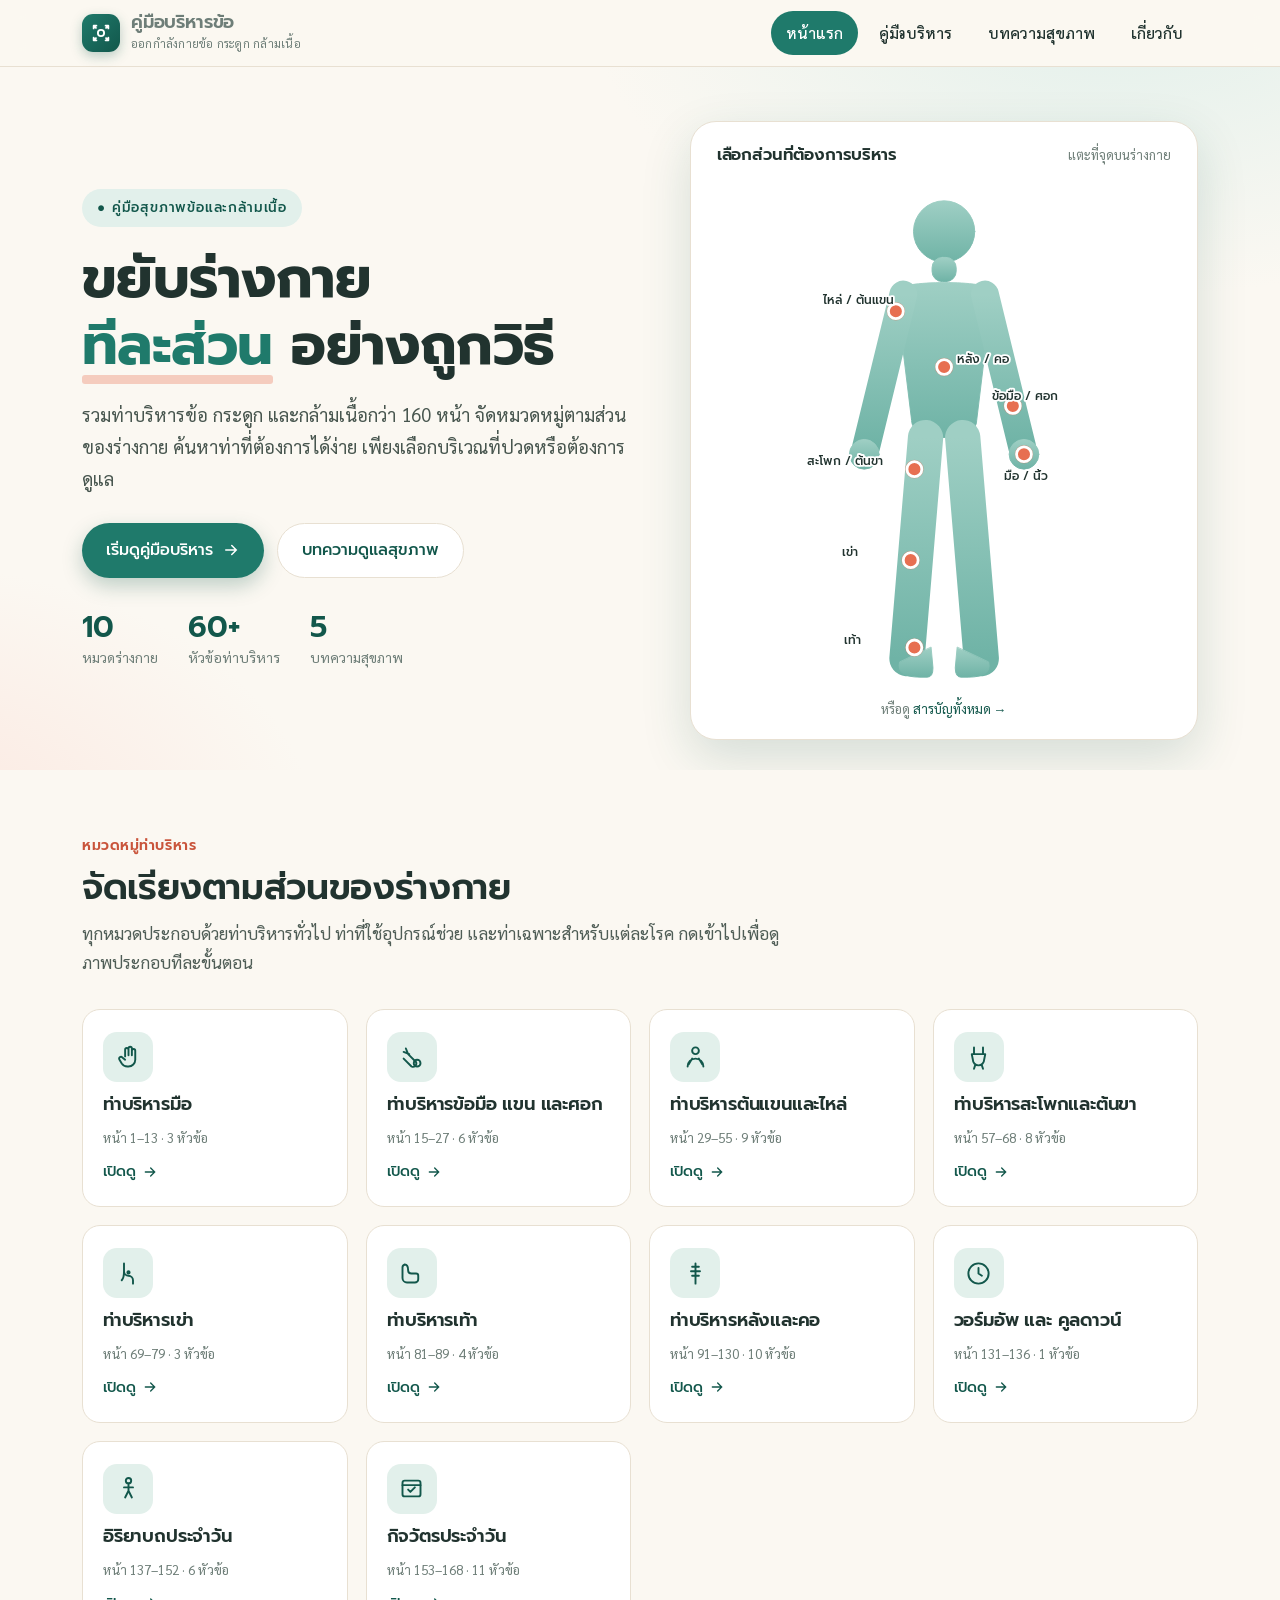
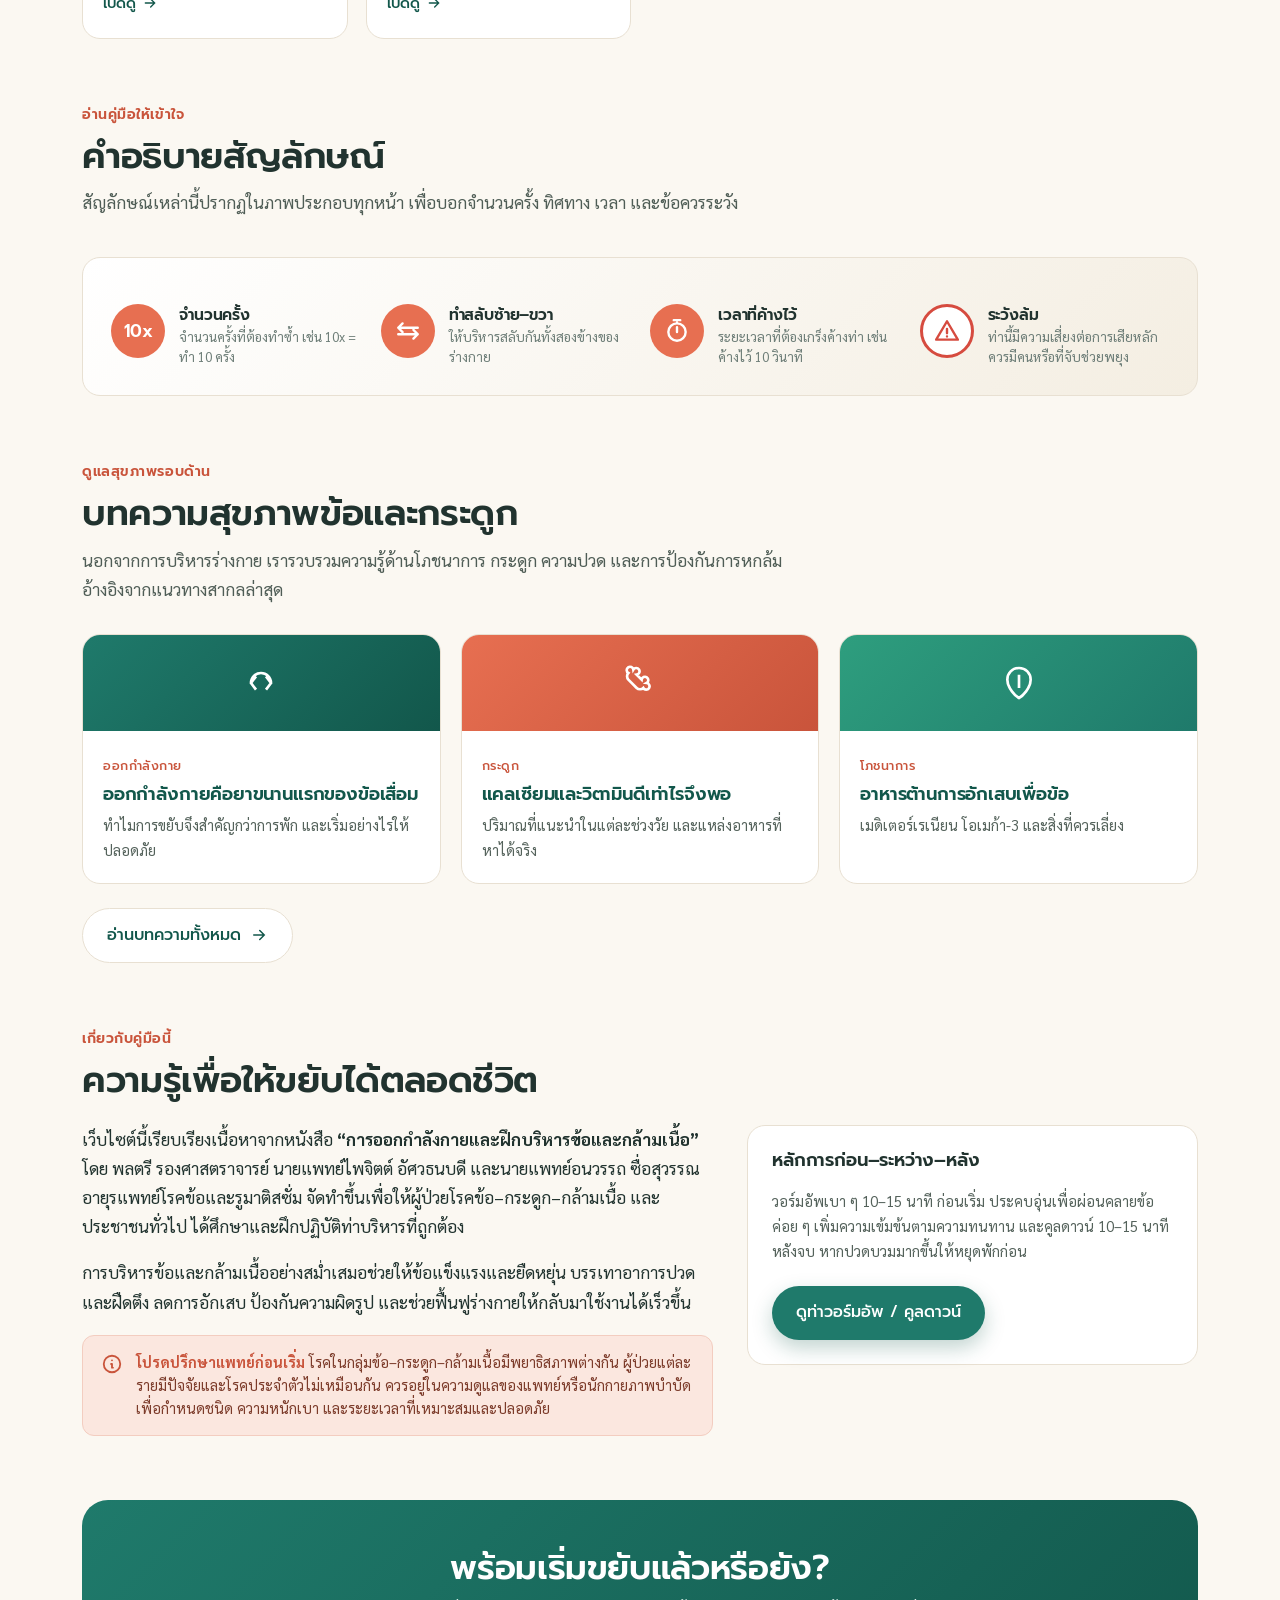
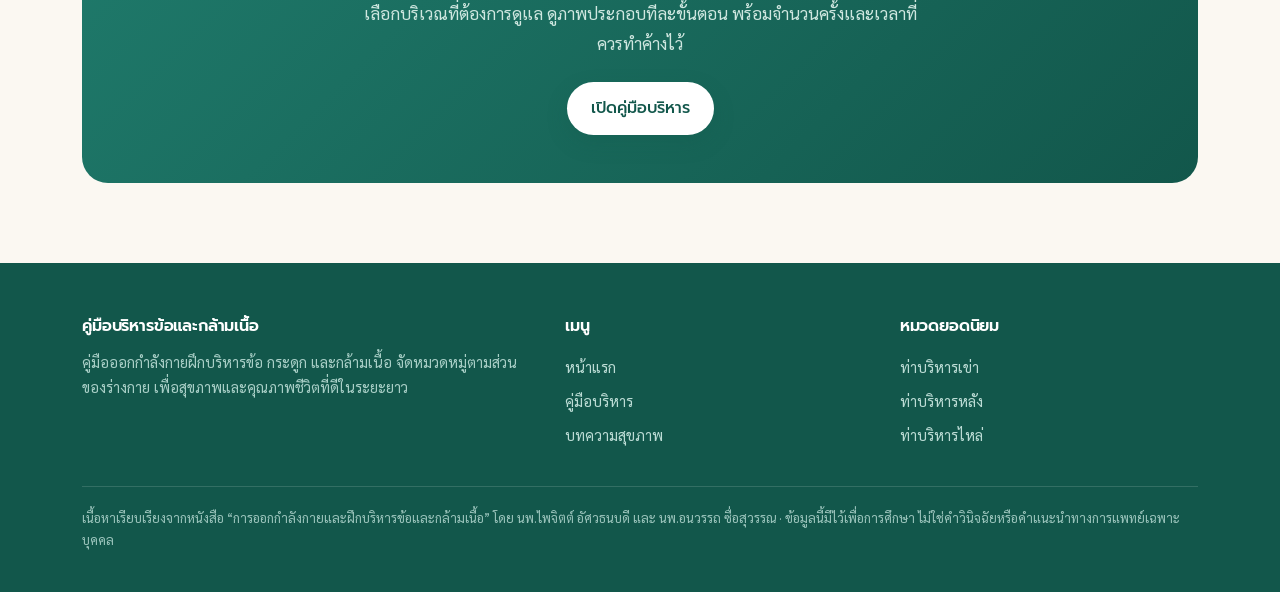
==== index.html @ 16d34d3b "Add files via upload" ====
<!DOCTYPE html>
<html lang="th">
<head>
<meta charset="UTF-8">
<meta name="viewport" content="width=device-width, initial-scale=1.0">
<title>คู่มือบริหารข้อและกล้ามเนื้อ — ออกกำลังกายฝึกบริหารข้อและกล้ามเนื้อ</title>
<meta name="description" content="คู่มือออกกำลังกายและฝึกบริหารข้อและกล้ามเนื้อ จัดหมวดหมู่ตามส่วนของร่างกาย พร้อมบทความดูแลสุขภาพข้อ กระดูก และกล้ามเนื้อ">
<link rel="preconnect" href="https://fonts.googleapis.com">
<link rel="preconnect" href="https://fonts.gstatic.com" crossorigin>
<link href="https://fonts.googleapis.com/css2?family=Prompt:wght@400;500;600;700&family=Sarabun:wght@300;400;500;600;700&display=swap" rel="stylesheet">
<link rel="stylesheet" href="style.css">
<style>
/* ===== Hero ===== */
.hero{position:relative;overflow:hidden}
.hero::before{
  content:"";position:absolute;inset:0;z-index:0;
  background:
    radial-gradient(900px 500px at 88% -10%, var(--primary-soft), transparent 60%),
    radial-gradient(700px 460px at -8% 110%, var(--accent-soft), transparent 60%);
}
.hero .wrap{position:relative;z-index:1;display:grid;grid-template-columns:1.05fr .95fr;
  gap:46px;align-items:center;padding-top:54px;padding-bottom:30px}
.eyebrow{display:inline-flex;align-items:center;gap:8px;font-family:"Prompt";font-weight:500;
  font-size:13.5px;letter-spacing:.06em;text-transform:uppercase;color:var(--primary-deep);
  background:var(--primary-soft);padding:7px 15px;border-radius:999px}
.hero h1{font-size:clamp(34px,5.2vw,56px);margin:18px 0 0;font-weight:700;color:var(--ink)}
.hero h1 .hl{color:var(--primary);position:relative;white-space:nowrap}
.hero h1 .hl::after{content:"";position:absolute;left:0;right:0;bottom:.07em;height:.16em;
  background:var(--accent);opacity:.32;border-radius:3px}
.hero .lede{font-size:18.5px;color:#48564f;margin:20px 0 28px;max-width:30em}
.hero-cta{display:flex;gap:13px;flex-wrap:wrap}
.hero-stats{display:flex;gap:30px;margin-top:34px}
.hero-stats .s b{font-family:"Prompt";font-weight:600;font-size:30px;color:var(--primary-deep);display:block;line-height:1}
.hero-stats .s span{font-size:14px;color:var(--muted)}

/* ===== Body map ===== */
.bodymap{position:relative;background:var(--surface);border:1px solid var(--line);
  border-radius:26px;box-shadow:var(--shadow-lg);padding:22px 18px 18px}
.bodymap .bm-head{display:flex;align-items:baseline;justify-content:space-between;
  flex-wrap:wrap;gap:2px 14px;padding:0 8px 6px}
.bodymap .bm-head h3{font-size:16.5px;margin:0;color:var(--ink)}
.bodymap .bm-head span{font-size:13px;color:var(--muted);white-space:nowrap}

/* ===== About grid ===== */
.about-grid{display:grid;grid-template-columns:1.4fr 1fr;gap:34px;margin-top:22px;align-items:start}
.bm-figure{display:block;width:100%;height:auto;max-height:520px;margin:0 auto}
.bm-hot{cursor:pointer}
.bm-hot circle.dot{fill:var(--accent);stroke:#fff;stroke-width:3;transition:r .18s}
.bm-hot circle.ring{fill:none;stroke:var(--accent);stroke-width:2;opacity:.45;
  transform-box:fill-box;transform-origin:center}
.bm-hot:hover circle.dot,.bm-hot:focus circle.dot{r:11}
.bm-hot:focus{outline:none}
.bm-hot:focus circle.ring{opacity:.9}
.bm-hot text{font-family:"Prompt";font-weight:500;font-size:13px;fill:var(--ink);
  paint-order:stroke;stroke:#fff;stroke-width:4px;stroke-linejoin:round}
.bm-hot:hover text{fill:var(--primary-deep)}
@media (prefers-reduced-motion:no-preference){
  .bm-hot circle.ring{animation:ringpulse 2.6s ease-out infinite}
  .bm-hot:nth-of-type(2) circle.ring{animation-delay:.3s}
  .bm-hot:nth-of-type(3) circle.ring{animation-delay:.6s}
  .bm-hot:nth-of-type(4) circle.ring{animation-delay:.9s}
  .bm-hot:nth-of-type(5) circle.ring{animation-delay:1.2s}
  .bm-hot:nth-of-type(6) circle.ring{animation-delay:1.5s}
  .bm-hot:nth-of-type(7) circle.ring{animation-delay:1.8s}
}
@keyframes ringpulse{0%{r:9;opacity:.5}70%{r:20;opacity:0}100%{r:20;opacity:0}}
.bm-foot{text-align:center;font-size:13px;color:var(--muted);margin-top:6px}

/* ===== Section heading ===== */
.section{padding:64px 0 0}
.sec-head{max-width:42em}
.sec-head .kicker{font-family:"Prompt";font-weight:600;color:var(--accent-deep);font-size:14px;
  letter-spacing:.04em;text-transform:uppercase}
.sec-head h2{font-size:clamp(26px,3.6vw,36px);margin:8px 0 10px}
.sec-head p{color:#4f5d56;font-size:17px;margin:0}

/* ===== Category grid ===== */
.cat-grid{display:grid;grid-template-columns:repeat(4,1fr);gap:18px;margin-top:32px}
.cat-card{background:var(--surface);border:1px solid var(--line);border-radius:var(--r);
  padding:22px 20px;display:flex;flex-direction:column;gap:10px;transition:transform .18s,box-shadow .2s,border-color .2s}
.cat-card:hover{transform:translateY(-4px);box-shadow:var(--shadow-lg);border-color:#cfe6df}
.cat-ic{width:50px;height:50px;border-radius:14px;background:var(--primary-soft);
  display:grid;place-items:center}
.cat-ic svg{width:27px;height:27px;stroke:var(--primary-deep);fill:none;stroke-width:1.7}
.cat-card h3{font-size:18px;margin:2px 0 0;color:var(--ink)}
.cat-card .meta{font-size:13.5px;color:var(--muted)}
.cat-card .go{margin-top:auto;font-family:"Prompt";font-weight:500;font-size:14.5px;color:var(--primary-deep);
  display:inline-flex;align-items:center;gap:6px}
.cat-card .go svg{width:16px;height:16px;transition:transform .18s}
.cat-card:hover .go svg{transform:translateX(4px)}

/* ===== Symbols ===== */
.sym-band{margin-top:40px;background:linear-gradient(135deg,#fff,var(--paper-2));
  border:1px solid var(--line);border-radius:var(--r);padding:28px}
.sym-grid{display:grid;grid-template-columns:repeat(4,1fr);gap:20px;margin-top:18px}
.sym{display:flex;gap:14px;align-items:flex-start}
.sym .ic{width:54px;height:54px;flex:0 0 auto;border-radius:50%;display:grid;place-items:center;
  background:var(--accent);color:#fff;font-family:"Prompt";font-weight:600}
.sym .ic.warn{background:#fff;border:3px solid var(--warn)}
.sym .ic svg{width:26px;height:26px}
.sym h4{margin:2px 0 2px;font-size:15.5px}
.sym p{margin:0;font-size:13.5px;color:var(--muted);line-height:1.5}

/* ===== Health teaser ===== */
.health-grid{display:grid;grid-template-columns:repeat(3,1fr);gap:20px;margin-top:30px}
.art-card{background:var(--surface);border:1px solid var(--line);border-radius:var(--r);overflow:hidden;
  display:flex;flex-direction:column;transition:transform .18s,box-shadow .2s}
.art-card:hover{transform:translateY(-4px);box-shadow:var(--shadow-lg)}
.art-top{height:96px;display:grid;place-items:center;color:#fff}
.art-top svg{width:40px;height:40px;stroke:#fff;fill:none;stroke-width:1.6}
.art-body{padding:18px 20px 20px}
.art-body .tag{font-family:"Prompt";font-size:12.5px;font-weight:500;color:var(--accent-deep);text-transform:uppercase;letter-spacing:.04em}
.art-body h3{font-size:18px;margin:6px 0 7px}
.art-body p{font-size:14.5px;color:#54625b;margin:0}

/* ===== CTA strip ===== */
.cta-strip{margin-top:64px;background:linear-gradient(135deg,var(--primary),var(--primary-deep));
  border-radius:26px;padding:48px;color:#eaf5f1;text-align:center;position:relative;overflow:hidden}
.cta-strip h2{color:#fff;font-size:clamp(24px,3.4vw,34px);margin:0 0 10px}
.cta-strip p{max-width:34em;margin:0 auto 24px;color:#cfe7e0;font-size:17px}
.cta-strip .btn-primary{background:#fff;color:var(--primary-deep)}
.cta-strip .btn-primary:hover{background:var(--accent);color:#fff}

@media (max-width:980px){
  .hero .wrap{grid-template-columns:1fr;gap:30px}
  .bodymap{max-width:440px;margin:0 auto}
  .cat-grid{grid-template-columns:repeat(2,1fr)}
  .sym-grid{grid-template-columns:repeat(2,1fr)}
  .health-grid{grid-template-columns:1fr}
  .about-grid{grid-template-columns:1fr;gap:24px}
}
@media (max-width:560px){
  .section{padding:48px 0 0}
  .cat-grid{grid-template-columns:1fr}
  .sym-grid{grid-template-columns:1fr;gap:14px}
  .sym-band{padding:22px 18px}
  .hero-stats{gap:18px;flex-wrap:wrap}
  .hero .lede{font-size:17px}
  .cta-strip{padding:34px 22px;margin-top:48px}
  .bodymap{padding:18px 14px 14px}
  .bodymap .bm-head{flex-direction:column;gap:1px;align-items:flex-start}
  .bodymap .bm-head span{white-space:normal}
  .bm-hot text{font-size:14px}
}
</style>
</head>
<body>

<header class="site-header">
  <div class="wrap nav">
    <a class="brand" href="index.html">
      <span class="mark"><svg viewBox="0 0 24 24" fill="none" stroke="#fff" stroke-width="2" stroke-linecap="round" stroke-linejoin="round"><path d="M6.5 6.5 4 4M4 4v3M4 4h3"/><path d="M17.5 6.5 20 4M20 4v3M20 4h-3"/><path d="M6.5 17.5 4 20M4 20v-3M4 20h3"/><path d="M17.5 17.5 20 20M20 20v-3M20 20h-3"/><circle cx="12" cy="12" r="3.4"/></svg></span>
      <span><b>คู่มือบริหารข้อ</b><span>ออกกำลังกายข้อ กระดูก กล้ามเนื้อ</span></span>
    </a>
    <nav class="nav-links" id="navlinks">
      <a href="index.html" class="active">หน้าแรก</a>
      <a href="guide.html">คู่มือบริหาร</a>
      <a href="health.html">บทความสุขภาพ</a>
      <a href="#about">เกี่ยวกับ</a>
    </nav>
    <button class="nav-toggle" id="navtoggle" aria-label="เปิดเมนู">
      <svg viewBox="0 0 24 24" fill="none" stroke-width="2" stroke-linecap="round"><path d="M4 7h16M4 12h16M4 17h16"/></svg>
    </button>
  </div>
</header>

<!-- ===== HERO ===== -->
<section class="hero">
  <div class="wrap">
    <div class="hero-copy">
      <span class="eyebrow">● คู่มือสุขภาพข้อและกล้ามเนื้อ</span>
      <h1>ขยับร่างกาย<br><span class="hl">ทีละส่วน</span> อย่างถูกวิธี</h1>
      <p class="lede">รวมท่าบริหารข้อ กระดูก และกล้ามเนื้อกว่า 160 หน้า จัดหมวดหมู่ตามส่วนของร่างกาย ค้นหาท่าที่ต้องการได้ง่าย เพียงเลือกบริเวณที่ปวดหรือต้องการดูแล</p>
      <div class="hero-cta">
        <a class="btn btn-primary" href="guide.html">เริ่มดูคู่มือบริหาร
          <svg viewBox="0 0 24 24" fill="none" stroke="currentColor" stroke-width="2" stroke-linecap="round"><path d="M5 12h14M13 6l6 6-6 6"/></svg></a>
        <a class="btn btn-ghost" href="health.html">บทความดูแลสุขภาพ</a>
      </div>
      <div class="hero-stats">
        <div class="s"><b>10</b><span>หมวดร่างกาย</span></div>
        <div class="s"><b>60+</b><span>หัวข้อท่าบริหาร</span></div>
        <div class="s"><b>5</b><span>บทความสุขภาพ</span></div>
      </div>
    </div>

    <!-- Body map signature -->
    <div class="bodymap">
      <div class="bm-head"><h3>เลือกส่วนที่ต้องการบริหาร</h3><span>แตะที่จุดบนร่างกาย</span></div>
      <svg class="bm-figure" viewBox="0 0 340 560" role="group" aria-label="แผนที่ร่างกาย เลือกส่วนที่ต้องการบริหาร" xmlns="http://www.w3.org/2000/svg" xmlns:xlink="http://www.w3.org/1999/xlink">
        <defs>
          <linearGradient id="bodyg" x1="0" y1="0" x2="0" y2="1">
            <stop offset="0" stop-color="#9FCFC4"/><stop offset="1" stop-color="#6FB3A6"/>
          </linearGradient>
        </defs>
        <!-- silhouette -->
        <g fill="url(#bodyg)" stroke="url(#bodyg)" stroke-linecap="round" stroke-linejoin="round">
          <circle cx="170" cy="64" r="33"/>
          <rect x="157" y="92" width="26" height="26" rx="11"/>
          <path d="M118 128 C118 116 222 116 222 128 L205 268 C205 292 135 292 135 268 Z"/>
          <path d="M126 132 L86 296" stroke-width="30"/>
          <path d="M214 132 L254 296" stroke-width="30"/>
          <circle cx="84" cy="304" r="16"/><circle cx="256" cy="304" r="16"/>
          <path d="M150 286 L130 524" stroke-width="38"/>
          <path d="M190 286 L210 524" stroke-width="38"/>
          <path d="M122 528 q-4 16 22 16 l8 0 q6 0 6 -10 l-2 -22 Z"/>
          <path d="M218 528 q4 16 -22 16 l-8 0 q-6 0 -6 -10 l2 -22 Z"/>
        </g>

        <!-- hotspots (svg <a> for navigation) -->
        <a class="bm-hot" xlink:href="guide.html#shoulder" aria-label="ต้นแขนและไหล่">
          <circle class="ring" cx="118" cy="150" r="9"/><circle class="dot" cx="118" cy="150" r="8"/>
          <text x="40" y="142">ไหล่ / ต้นแขน</text>
        </a>
        <a class="bm-hot" xlink:href="guide.html#back" aria-label="หลังและคอ">
          <circle class="ring" cx="170" cy="210" r="9"/><circle class="dot" cx="170" cy="210" r="8"/>
          <text x="184" y="206">หลัง / คอ</text>
        </a>
        <a class="bm-hot" xlink:href="guide.html#arm" aria-label="ข้อมือ แขน และศอก">
          <circle class="ring" cx="244" cy="252" r="9"/><circle class="dot" cx="244" cy="252" r="8"/>
          <text x="222" y="246">ข้อมือ / ศอก</text>
        </a>
        <a class="bm-hot" xlink:href="guide.html#hand" aria-label="มือและนิ้ว">
          <circle class="ring" cx="256" cy="304" r="9"/><circle class="dot" cx="256" cy="304" r="8"/>
          <text x="234" y="332">มือ / นิ้ว</text>
        </a>
        <a class="bm-hot" xlink:href="guide.html#hip" aria-label="สะโพกและต้นขา">
          <circle class="ring" cx="138" cy="320" r="9"/><circle class="dot" cx="138" cy="320" r="8"/>
          <text x="22" y="316">สะโพก / ต้นขา</text>
        </a>
        <a class="bm-hot" xlink:href="guide.html#knee" aria-label="เข่า">
          <circle class="ring" cx="134" cy="418" r="9"/><circle class="dot" cx="134" cy="418" r="8"/>
          <text x="60" y="414">เข่า</text>
        </a>
        <a class="bm-hot" xlink:href="guide.html#foot" aria-label="เท้า">
          <circle class="ring" cx="138" cy="512" r="9"/><circle class="dot" cx="138" cy="512" r="8"/>
          <text x="62" y="508">เท้า</text>
        </a>
      </svg>
      <div class="bm-foot">หรือดู <a href="guide.html">สารบัญทั้งหมด →</a></div>
    </div>
  </div>
</section>

<!-- ===== CATEGORIES ===== -->
<section class="section" id="categories">
  <div class="wrap">
    <div class="sec-head">
      <div class="kicker">หมวดหมู่ท่าบริหาร</div>
      <h2>จัดเรียงตามส่วนของร่างกาย</h2>
      <p>ทุกหมวดประกอบด้วยท่าบริหารทั่วไป ท่าที่ใช้อุปกรณ์ช่วย และท่าเฉพาะสำหรับแต่ละโรค กดเข้าไปเพื่อดูภาพประกอบทีละขั้นตอน</p>
    </div>
    <div class="cat-grid" id="catgrid"><!-- injected by JS --></div>
  </div>
</section>

<!-- ===== SYMBOLS ===== -->
<section class="section" id="symbols">
  <div class="wrap">
    <div class="sec-head">
      <div class="kicker">อ่านคู่มือให้เข้าใจ</div>
      <h2>คำอธิบายสัญลักษณ์</h2>
      <p>สัญลักษณ์เหล่านี้ปรากฏในภาพประกอบทุกหน้า เพื่อบอกจำนวนครั้ง ทิศทาง เวลา และข้อควรระวัง</p>
    </div>
    <div class="sym-band">
      <div class="sym-grid">
        <div class="sym"><div class="ic">10x</div><div><h4>จำนวนครั้ง</h4><p>จำนวนครั้งที่ต้องทำซ้ำ เช่น 10x = ทำ 10 ครั้ง</p></div></div>
        <div class="sym"><div class="ic"><svg viewBox="0 0 24 24" fill="none" stroke="#fff" stroke-width="2.2" stroke-linecap="round" stroke-linejoin="round"><path d="M3 9l4-4M3 9l4 4M3 9h18M21 15l-4-4M21 15l-4 4M21 15H3"/></svg></div><div><h4>ทำสลับซ้าย–ขวา</h4><p>ให้บริหารสลับกันทั้งสองข้างของร่างกาย</p></div></div>
        <div class="sym"><div class="ic"><svg viewBox="0 0 24 24" fill="none" stroke="#fff" stroke-width="2.2" stroke-linecap="round" stroke-linejoin="round"><circle cx="12" cy="13" r="8"/><path d="M12 13V8.5M12 4h0M9 2h6"/></svg></div><div><h4>เวลาที่ค้างไว้</h4><p>ระยะเวลาที่ต้องเกร็งค้างท่า เช่น ค้างไว้ 10 วินาที</p></div></div>
        <div class="sym"><div class="ic warn"><svg viewBox="0 0 24 24" fill="none" stroke="#D64B3F" stroke-width="2.2" stroke-linecap="round" stroke-linejoin="round"><path d="M12 3 2 20h20L12 3Z"/><path d="M12 10v4M12 17h0"/></svg></div><div><h4>ระวังล้ม</h4><p>ท่านี้มีความเสี่ยงต่อการเสียหลัก ควรมีคนหรือที่จับช่วยพยุง</p></div></div>
      </div>
    </div>
  </div>
</section>

<!-- ===== HEALTH TEASER ===== -->
<section class="section" id="health">
  <div class="wrap">
    <div class="sec-head">
      <div class="kicker">ดูแลสุขภาพรอบด้าน</div>
      <h2>บทความสุขภาพข้อและกระดูก</h2>
      <p>นอกจากการบริหารร่างกาย เรารวบรวมความรู้ด้านโภชนาการ กระดูก ความปวด และการป้องกันการหกล้ม อ้างอิงจากแนวทางสากลล่าสุด</p>
    </div>
    <div class="health-grid">
      <a class="art-card" href="health.html#oa-exercise">
        <div class="art-top" style="background:linear-gradient(135deg,#1F7A6B,#12574B)"><svg viewBox="0 0 24 24"><path d="M6 12a6 6 0 0 1 12 0M9 8l-3 4 3 4M15 8l3 4-3 4"/></svg></div>
        <div class="art-body"><span class="tag">ออกกำลังกาย</span><h3>ออกกำลังกายคือยาขนานแรกของข้อเสื่อม</h3><p>ทำไมการขยับจึงสำคัญกว่าการพัก และเริ่มอย่างไรให้ปลอดภัย</p></div>
      </a>
      <a class="art-card" href="health.html#bone">
        <div class="art-top" style="background:linear-gradient(135deg,#E76F51,#C9543B)"><svg viewBox="0 0 24 24"><path d="M8 4a2 2 0 1 0-3 2c-1 1-1 3 0 4l5 5c1 1 3 1 4 0a2 2 0 1 0 2-3 2 2 0 1 0-3-2l-3-3a2 2 0 1 0-2-3Z"/></svg></div>
        <div class="art-body"><span class="tag">กระดูก</span><h3>แคลเซียมและวิตามินดีเท่าไรจึงพอ</h3><p>ปริมาณที่แนะนำในแต่ละช่วงวัย และแหล่งอาหารที่หาได้จริง</p></div>
      </a>
      <a class="art-card" href="health.html#diet">
        <div class="art-top" style="background:linear-gradient(135deg,#2E9E7E,#1F7A6B)"><svg viewBox="0 0 24 24"><path d="M12 3c4 0 7 3 7 7 0 5-5 10-7 11-2-1-7-6-7-11 0-4 3-7 7-7Z"/><path d="M12 7v8"/></svg></div>
        <div class="art-body"><span class="tag">โภชนาการ</span><h3>อาหารต้านการอักเสบเพื่อข้อ</h3><p>เมดิเตอร์เรเนียน โอเมก้า-3 และสิ่งที่ควรเลี่ยง</p></div>
      </a>
    </div>
    <div style="margin-top:24px"><a class="btn btn-ghost" href="health.html">อ่านบทความทั้งหมด
      <svg viewBox="0 0 24 24" fill="none" stroke="currentColor" stroke-width="2" stroke-linecap="round"><path d="M5 12h14M13 6l6 6-6 6"/></svg></a></div>
  </div>
</section>

<!-- ===== ABOUT ===== -->
<section class="section" id="about">
  <div class="wrap">
    <div class="sec-head">
      <div class="kicker">เกี่ยวกับคู่มือนี้</div>
      <h2>ความรู้เพื่อให้ขยับได้ตลอดชีวิต</h2>
    </div>
    <div class="about-grid">
      <div>
        <p style="margin-top:0">เว็บไซต์นี้เรียบเรียงเนื้อหาจากหนังสือ <b>“การออกกำลังกายและฝึกบริหารข้อและกล้ามเนื้อ”</b> โดย พลตรี รองศาสตราจารย์ นายแพทย์ไพจิตต์ อัศวธนบดี และนายแพทย์อนวรรถ ซื่อสุวรรณ อายุรแพทย์โรคข้อและรูมาติสซั่ม จัดทำขึ้นเพื่อให้ผู้ป่วยโรคข้อ–กระดูก–กล้ามเนื้อ และประชาชนทั่วไป ได้ศึกษาและฝึกปฏิบัติท่าบริหารที่ถูกต้อง</p>
        <p>การบริหารข้อและกล้ามเนื้ออย่างสม่ำเสมอช่วยให้ข้อแข็งแรงและยืดหยุ่น บรรเทาอาการปวดและฝืดตึง ลดการอักเสบ ป้องกันความผิดรูป และช่วยฟื้นฟูร่างกายให้กลับมาใช้งานได้เร็วขึ้น</p>
        <div class="med-note" style="margin-top:18px">
          <svg viewBox="0 0 24 24" fill="none" stroke-width="2" stroke-linecap="round" stroke-linejoin="round"><circle cx="12" cy="12" r="9"/><path d="M12 8h0M11 12h1v4h1"/></svg>
          <div><b>โปรดปรึกษาแพทย์ก่อนเริ่ม</b> โรคในกลุ่มข้อ–กระดูก–กล้ามเนื้อมีพยาธิสภาพต่างกัน ผู้ป่วยแต่ละรายมีปัจจัยและโรคประจำตัวไม่เหมือนกัน ควรอยู่ในความดูแลของแพทย์หรือนักกายภาพบำบัดเพื่อกำหนดชนิด ความหนักเบา และระยะเวลาที่เหมาะสมและปลอดภัย</div>
        </div>
      </div>
      <div style="background:var(--surface);border:1px solid var(--line);border-radius:var(--r);padding:24px">
        <h3 style="margin-top:0;font-size:18px">หลักการก่อน–ระหว่าง–หลัง</h3>
        <p style="font-size:14.5px;color:#54625b">วอร์มอัพเบา ๆ 10–15 นาที ก่อนเริ่ม ประคบอุ่นเพื่อผ่อนคลายข้อ ค่อย ๆ เพิ่มความเข้มข้นตามความทนทาน และคูลดาวน์ 10–15 นาที หลังจบ หากปวดบวมมากขึ้นให้หยุดพักก่อน</p>
        <a class="btn btn-primary" style="margin-top:8px" href="guide.html#warmup">ดูท่าวอร์มอัพ / คูลดาวน์</a>
      </div>
    </div>
  </div>
</section>

<!-- ===== CTA ===== -->
<section class="wrap">
  <div class="cta-strip">
    <h2>พร้อมเริ่มขยับแล้วหรือยัง?</h2>
    <p>เลือกบริเวณที่ต้องการดูแล ดูภาพประกอบทีละขั้นตอน พร้อมจำนวนครั้งและเวลาที่ควรทำค้างไว้</p>
    <a class="btn btn-primary" href="guide.html">เปิดคู่มือบริหาร</a>
  </div>
</section>

<footer class="site-footer" id="footer">
  <div class="wrap">
    <div class="foot-grid">
      <div>
        <h4>คู่มือบริหารข้อและกล้ามเนื้อ</h4>
        <p>คู่มือออกกำลังกายฝึกบริหารข้อ กระดูก และกล้ามเนื้อ จัดหมวดหมู่ตามส่วนของร่างกาย เพื่อสุขภาพและคุณภาพชีวิตที่ดีในระยะยาว</p>
      </div>
      <div>
        <h4>เมนู</h4>
        <a href="index.html">หน้าแรก</a>
        <a href="guide.html">คู่มือบริหาร</a>
        <a href="health.html">บทความสุขภาพ</a>
      </div>
      <div>
        <h4>หมวดยอดนิยม</h4>
        <a href="guide.html#knee">ท่าบริหารเข่า</a>
        <a href="guide.html#back">ท่าบริหารหลัง</a>
        <a href="guide.html#shoulder">ท่าบริหารไหล่</a>
      </div>
    </div>
    <div class="foot-note">เนื้อหาเรียบเรียงจากหนังสือ “การออกกำลังกายและฝึกบริหารข้อและกล้ามเนื้อ” โดย นพ.ไพจิตต์ อัศวธนบดี และ นพ.อนวรรถ ซื่อสุวรรณ · ข้อมูลนี้มีไว้เพื่อการศึกษา ไม่ใช่คำวินิจฉัยหรือคำแนะนำทางการแพทย์เฉพาะบุคคล</div>
  </div>
</footer>

<script src="data.js"></script>
<script>
// mobile nav
const tog=document.getElementById('navtoggle'),lnk=document.getElementById('navlinks');
tog.addEventListener('click',()=>lnk.classList.toggle('open'));

// build category cards from shared data
const ICONS={
 hand:'<path d="M9 11V5a1.5 1.5 0 0 1 3 0v5M12 10V4a1.5 1.5 0 0 1 3 0v6M15 10V6a1.5 1.5 0 0 1 3 0v8a6 6 0 0 1-6 6h-1a6 6 0 0 1-5-2.7L4 14a1.6 1.6 0 0 1 2.5-2L9 14"/>',
 arm:'<path d="M7 4l2 5M5 7l5 2M9 9l7 7a3 3 0 0 1-4 4l-7-7"/><circle cx="17" cy="17" r="3"/>',
 shoulder:'<circle cx="12" cy="6" r="3"/><path d="M5 20c0-4 3-7 7-7s7 3 7 7M9 13l-3 5M15 13l3 5"/>',
 hip:'<path d="M8 3v6M16 3v6M6 9h12l-1 5a5 5 0 0 1-10 0L6 9ZM9 19l-1 3M15 19l1 3"/>',
 knee:'<path d="M8 3v7a4 4 0 0 0 4 4 4 4 0 0 1 4 4v3M8 10c0 3 0 6-2 8"/><circle cx="12" cy="11" r="1"/>',
 foot:'<path d="M6 4c2 0 3 2 3 5 0 2 1 3 3 3h4a2 2 0 0 1 2 2v3a3 3 0 0 1-3 3H8a4 4 0 0 1-4-4V7a3 3 0 0 1 2-3Z"/>',
 back:'<path d="M12 3v18M9 6h6M8 10h8M9 14h6"/>',
 warmup:'<circle cx="12" cy="12" r="9"/><path d="M12 7v5l3 2"/>',
 posture:'<circle cx="12" cy="5" r="2.4"/><path d="M12 8v6M8 11h8M9 20l3-6 3 6"/>',
 daily:'<rect x="4" y="5" width="16" height="14" rx="2"/><path d="M4 9h16M9 13l2 2 4-4"/>'
};
const grid=document.getElementById('catgrid');
if(window.GUIDE_DATA){
  GUIDE_DATA.filter(s=>s.id!=='intro').forEach(s=>{
    const n=s.groups.reduce((a,g)=>a+g.title?1:0,0);
    const a=document.createElement('a');
    a.className='cat-card';a.href='guide.html#'+s.id;
    a.innerHTML=`<div class="cat-ic"><svg viewBox="0 0 24 24" fill="none" stroke-linecap="round" stroke-linejoin="round">${ICONS[s.id]||ICONS.warmup}</svg></div>
      <h3>${s.title}</h3>
      <div class="meta">${s.range} · ${s.groups.length} หัวข้อ</div>
      <span class="go">เปิดดู <svg viewBox="0 0 24 24" fill="none" stroke="currentColor" stroke-width="2" stroke-linecap="round"><path d="M5 12h14M13 6l6 6-6 6"/></svg></span>`;
    grid.appendChild(a);
  });
}
</script>
</body>
</html>
---- style.css ----
/* ============================================================
   คู่มือบริหารข้อและกล้ามเนื้อ — Shared styles
   Palette: healing teal-green + coral (echoing the booklet's
   illustrations) on warm paper. Type: Prompt + Sarabun.
   ============================================================ */

:root{
  --paper:#FBF8F2;
  --paper-2:#F4EEE2;
  --surface:#FFFFFF;
  --ink:#21332F;
  --muted:#6E7E78;
  --primary:#1F7A6B;
  --primary-deep:#12574B;
  --primary-soft:#E2F0EB;
  --accent:#E76F51;
  --accent-deep:#C9543B;
  --accent-soft:#FBE7DF;
  --line:#E8E0D2;
  --warn:#D64B3F;
  --shadow:0 1px 2px rgba(33,51,47,.04), 0 8px 28px rgba(33,51,47,.07);
  --shadow-lg:0 18px 50px rgba(18,87,75,.16);
  --r:18px;
  --r-sm:12px;
  --maxw:1160px;
  --header-h:66px;
}

*{box-sizing:border-box}
html{scroll-behavior:smooth}
:target{scroll-margin-top:84px}
body{
  margin:0;
  font-family:"Sarabun",system-ui,-apple-system,sans-serif;
  color:var(--ink);
  background:var(--paper);
  font-size:17px;
  line-height:1.72;
  -webkit-font-smoothing:antialiased;
  text-rendering:optimizeLegibility;
}
h1,h2,h3,h4,.display{font-family:"Prompt","Sarabun",sans-serif;font-weight:600;line-height:1.2;letter-spacing:-.01em}
a{color:var(--primary-deep);text-decoration:none}
img{max-width:100%;display:block}
.wrap{max-width:var(--maxw);margin:0 auto;padding:0 22px}

/* ---------- Header / nav ---------- */
.site-header{
  position:sticky;top:0;z-index:50;
  background:rgba(251,248,242,.86);
  backdrop-filter:saturate(150%) blur(12px);
  border-bottom:1px solid var(--line);
}
.nav{display:flex;align-items:center;gap:18px;height:var(--header-h)}
.brand{display:flex;align-items:center;gap:11px;margin-right:auto;color:var(--ink)}
.brand .mark{
  width:38px;height:38px;border-radius:11px;flex:0 0 auto;
  background:linear-gradient(135deg,var(--primary),var(--primary-deep));
  display:grid;place-items:center;box-shadow:0 4px 12px rgba(18,87,75,.28)
}
.brand .mark svg{width:22px;height:22px}
.brand b{font-family:"Prompt";font-weight:600;font-size:18px;letter-spacing:-.01em;line-height:1.05}
.brand span{display:block;font-size:11.5px;color:var(--muted);font-weight:400;letter-spacing:.02em}
.nav-links{display:flex;align-items:center;gap:6px}
.nav-links a{
  padding:9px 15px;border-radius:999px;color:var(--ink);font-size:15.5px;font-weight:500;
  transition:background .18s,color .18s
}
.nav-links a:hover{background:var(--primary-soft);color:var(--primary-deep)}
.nav-links a.active{background:var(--primary);color:#fff}
.nav-toggle{display:none;border:1px solid var(--line);background:var(--surface);border-radius:10px;
  width:42px;height:42px;cursor:pointer;align-items:center;justify-content:center}
.nav-toggle svg{width:22px;height:22px;stroke:var(--ink)}

/* ---------- Buttons ---------- */
.btn{
  display:inline-flex;align-items:center;gap:9px;cursor:pointer;border:none;
  font-family:"Prompt";font-weight:500;font-size:16px;
  padding:13px 24px;border-radius:999px;transition:transform .15s,box-shadow .2s,background .2s
}
.btn-primary{background:var(--primary);color:#fff;box-shadow:0 8px 20px rgba(18,87,75,.26)}
.btn-primary:hover{background:var(--primary-deep);transform:translateY(-2px)}
.btn-ghost{background:var(--surface);color:var(--primary-deep);border:1px solid var(--line)}
.btn-ghost:hover{border-color:var(--primary);background:var(--primary-soft)}
.btn svg{width:18px;height:18px}

/* ---------- Footer ---------- */
.site-footer{margin-top:80px;background:var(--primary-deep);color:#d9ebe6}
.site-footer .wrap{padding-top:54px;padding-bottom:40px}
.foot-grid{display:grid;grid-template-columns:1.5fr 1fr 1fr;gap:36px}
.site-footer h4{color:#fff;font-size:16px;margin:0 0 14px}
.site-footer a{color:#bcdcd5;display:block;padding:4px 0;font-size:15px}
.site-footer a:hover{color:#fff}
.site-footer p{font-size:14.5px;color:#a9cfc7;margin:.4em 0}
.foot-note{border-top:1px solid rgba(255,255,255,.14);margin-top:34px;padding-top:20px;font-size:13px;color:#9bc4bc}

/* ---------- Disclaimer banner ---------- */
.med-note{
  display:flex;gap:13px;align-items:flex-start;
  background:var(--accent-soft);border:1px solid #f3cdc0;border-radius:var(--r-sm);
  padding:15px 18px;color:#7c3b2a;font-size:14.5px;line-height:1.6
}
.med-note svg{flex:0 0 auto;width:22px;height:22px;stroke:var(--accent-deep);margin-top:2px}
.med-note b{color:var(--accent-deep)}

@media (max-width:880px){
  .nav-links{
    position:absolute;top:var(--header-h);left:0;right:0;
    flex-direction:column;align-items:stretch;gap:2px;
    background:var(--paper);border-bottom:1px solid var(--line);
    padding:12px 16px 18px;display:none;box-shadow:var(--shadow)
  }
  .nav-links.open{display:flex}
  .nav-links a{padding:13px 14px}
  .nav-toggle{display:flex}
  .foot-grid{grid-template-columns:1fr;gap:26px}
}

@media (prefers-reduced-motion:reduce){
  *{animation:none!important;transition:none!important;scroll-behavior:auto!important}
}
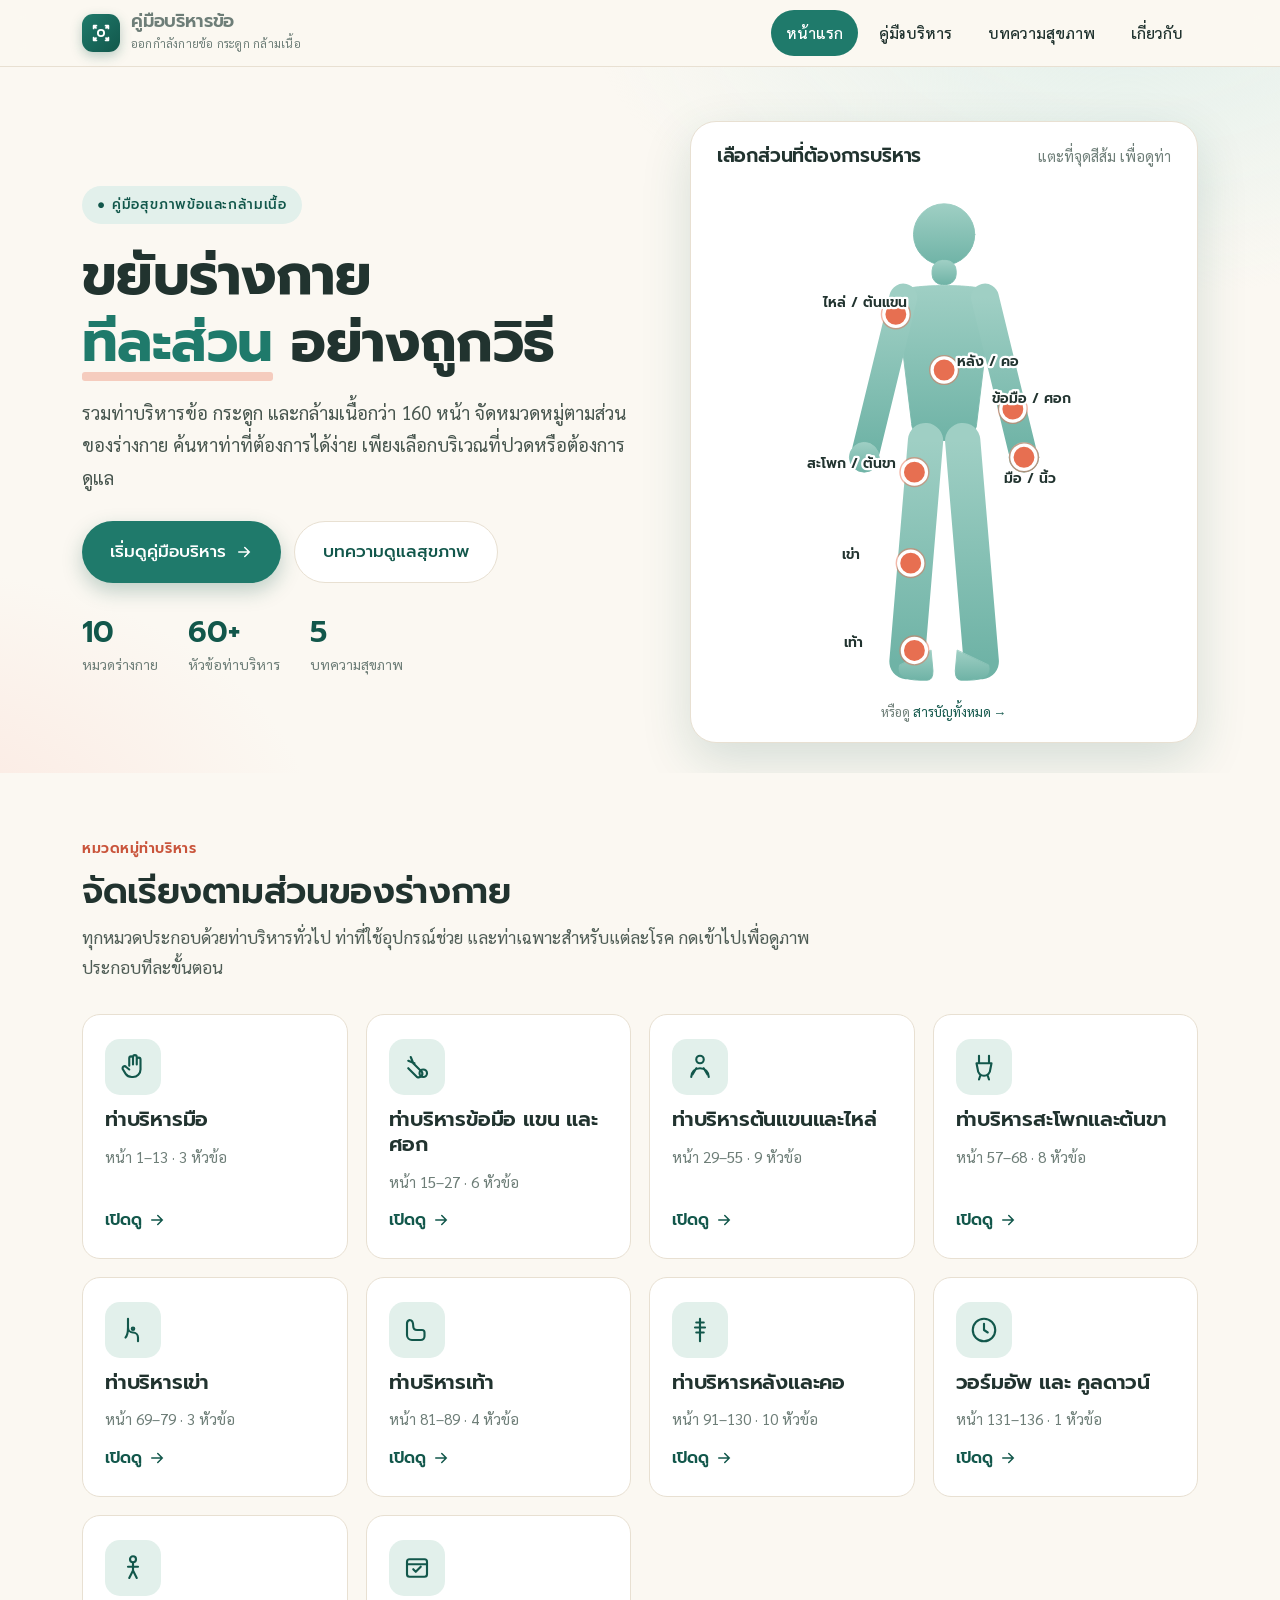
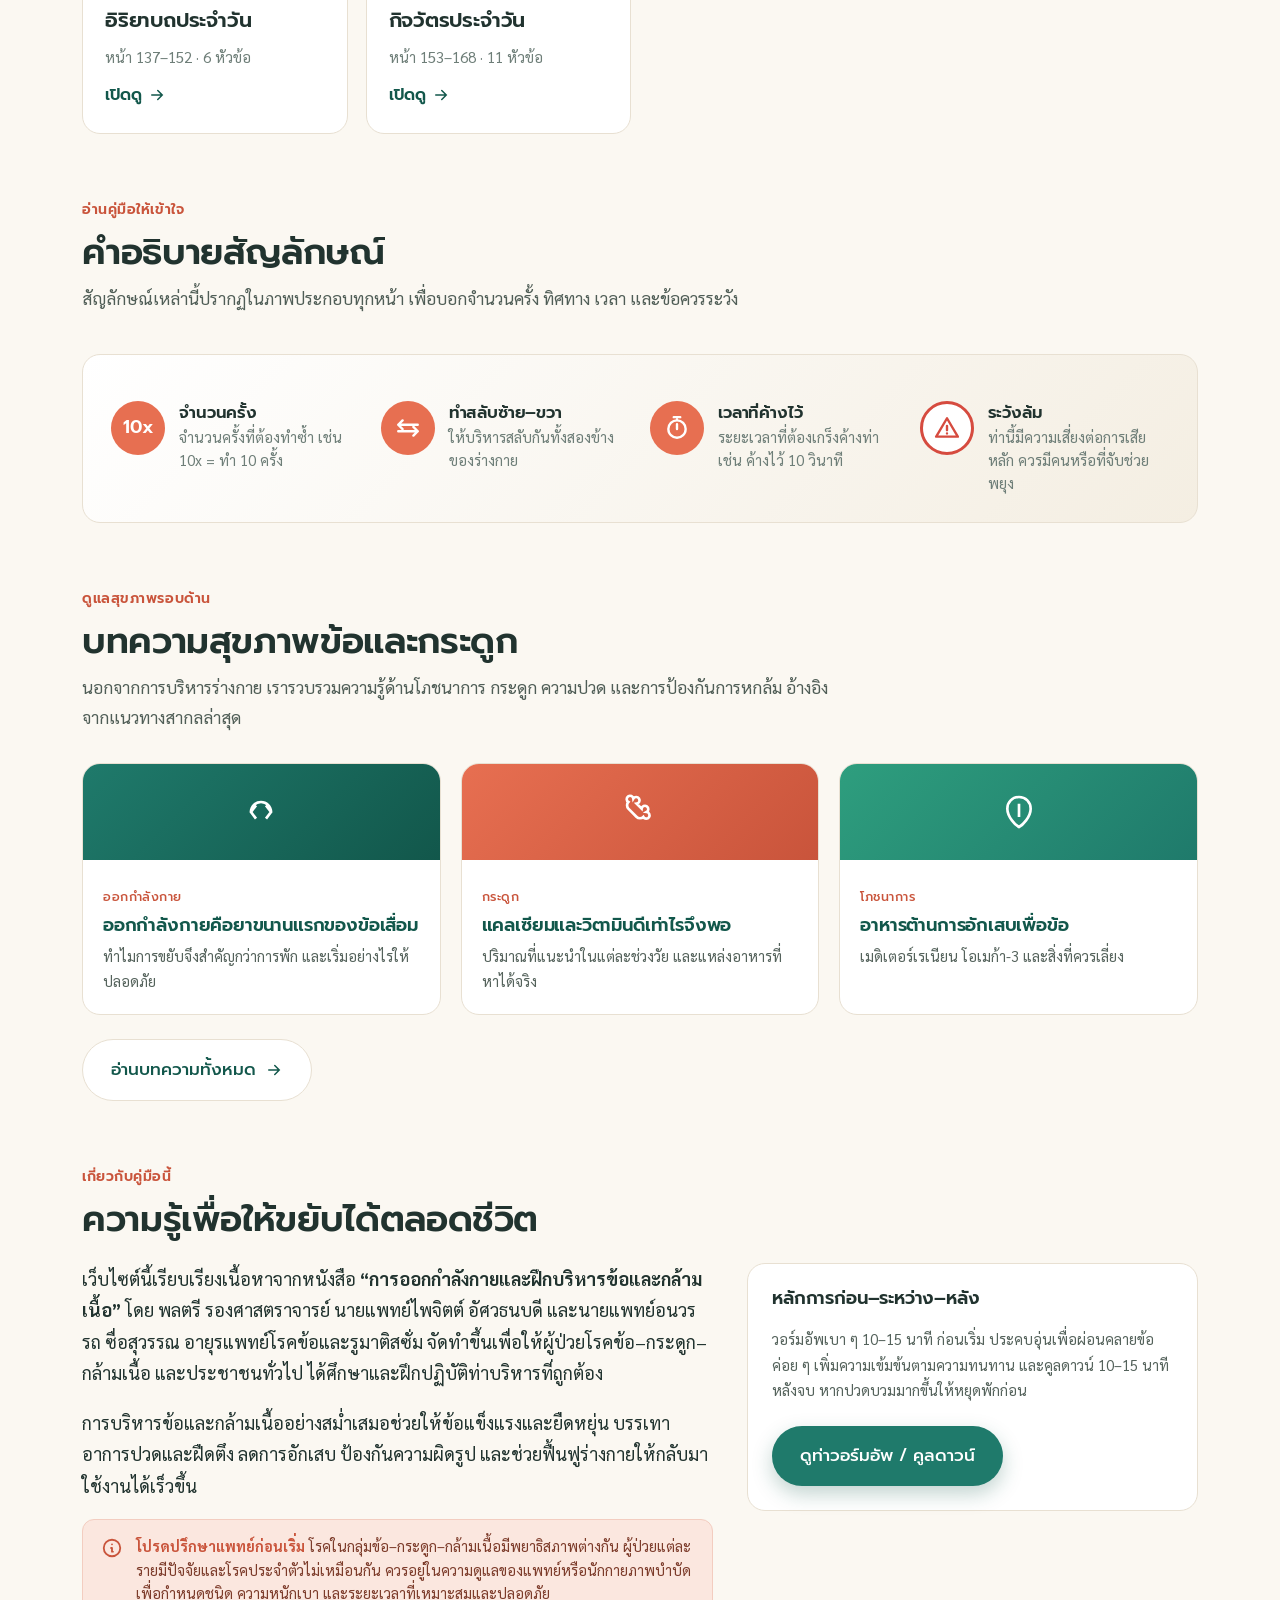
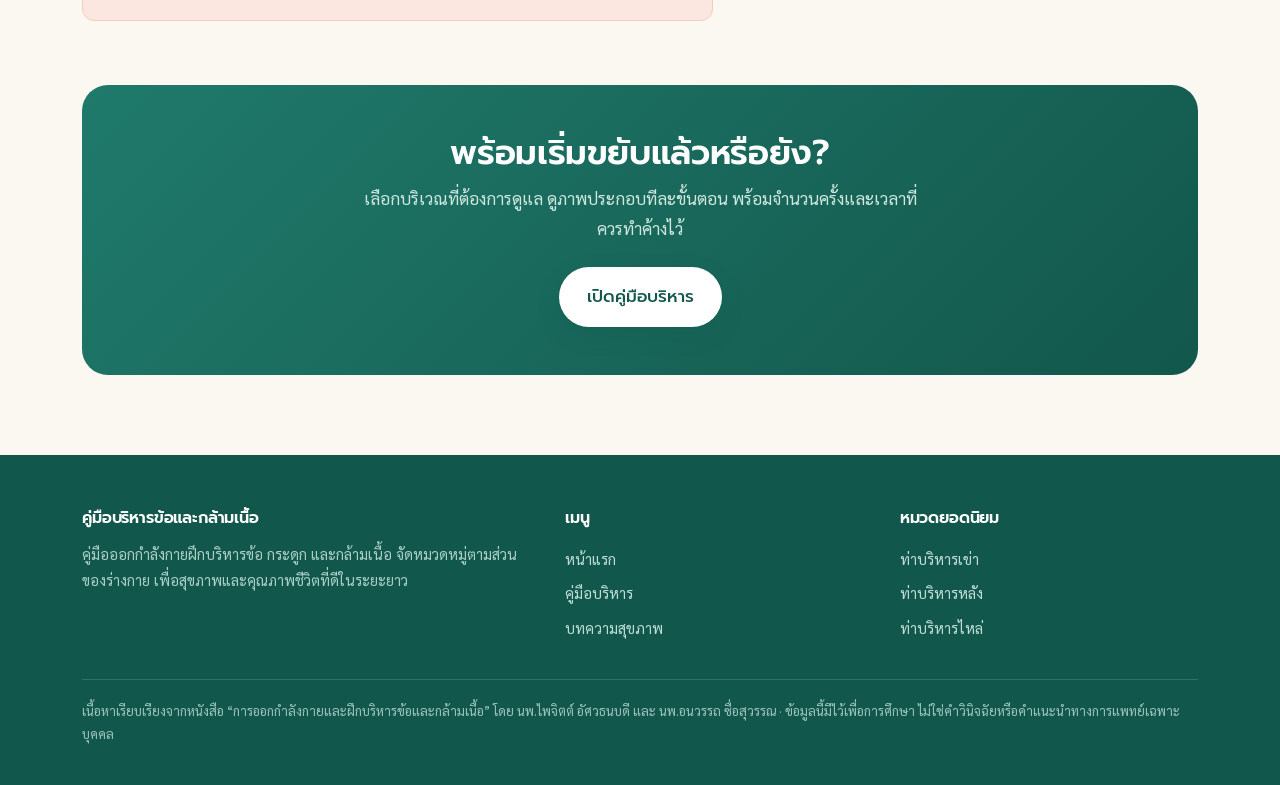
==== commit 691914e1: "Add files via upload" ====
--- a/index.html
+++ b/index.html
@@ -38,21 +38,21 @@
   border-radius:26px;box-shadow:var(--shadow-lg);padding:22px 18px 18px}
 .bodymap .bm-head{display:flex;align-items:baseline;justify-content:space-between;
   flex-wrap:wrap;gap:2px 14px;padding:0 8px 6px}
-.bodymap .bm-head h3{font-size:16.5px;margin:0;color:var(--ink)}
-.bodymap .bm-head span{font-size:13px;color:var(--muted);white-space:nowrap}
+.bodymap .bm-head h3{font-size:19px;margin:0;color:var(--ink)}
+.bodymap .bm-head span{font-size:14.5px;color:var(--muted);white-space:nowrap}
 
 /* ===== About grid ===== */
 .about-grid{display:grid;grid-template-columns:1.4fr 1fr;gap:34px;margin-top:22px;align-items:start}
 .bm-figure{display:block;width:100%;height:auto;max-height:520px;margin:0 auto}
 .bm-hot{cursor:pointer}
-.bm-hot circle.dot{fill:var(--accent);stroke:#fff;stroke-width:3;transition:r .18s}
-.bm-hot circle.ring{fill:none;stroke:var(--accent);stroke-width:2;opacity:.45;
+.bm-hot circle.dot{fill:var(--accent);stroke:#fff;stroke-width:3.5;r:13;transition:r .18s}
+.bm-hot circle.ring{fill:none;stroke:var(--accent);stroke-width:2.5;opacity:.5;r:15;
   transform-box:fill-box;transform-origin:center}
-.bm-hot:hover circle.dot,.bm-hot:focus circle.dot{r:11}
+.bm-hot:hover circle.dot,.bm-hot:focus circle.dot{r:16}
 .bm-hot:focus{outline:none}
-.bm-hot:focus circle.ring{opacity:.9}
-.bm-hot text{font-family:"Prompt";font-weight:500;font-size:13px;fill:var(--ink);
-  paint-order:stroke;stroke:#fff;stroke-width:4px;stroke-linejoin:round}
+.bm-hot:focus circle.ring{opacity:.95}
+.bm-hot text{font-family:"Prompt";font-weight:600;font-size:15px;fill:var(--ink);
+  paint-order:stroke;stroke:#fff;stroke-width:5px;stroke-linejoin:round}
 .bm-hot:hover text{fill:var(--primary-deep)}
 @media (prefers-reduced-motion:no-preference){
   .bm-hot circle.ring{animation:ringpulse 2.6s ease-out infinite}
@@ -63,7 +63,7 @@
   .bm-hot:nth-of-type(6) circle.ring{animation-delay:1.5s}
   .bm-hot:nth-of-type(7) circle.ring{animation-delay:1.8s}
 }
-@keyframes ringpulse{0%{r:9;opacity:.5}70%{r:20;opacity:0}100%{r:20;opacity:0}}
+@keyframes ringpulse{0%{r:14;opacity:.55}70%{r:27;opacity:0}100%{r:27;opacity:0}}
 .bm-foot{text-align:center;font-size:13px;color:var(--muted);margin-top:6px}
 
 /* ===== Section heading ===== */
@@ -77,16 +77,16 @@
 /* ===== Category grid ===== */
 .cat-grid{display:grid;grid-template-columns:repeat(4,1fr);gap:18px;margin-top:32px}
 .cat-card{background:var(--surface);border:1px solid var(--line);border-radius:var(--r);
-  padding:22px 20px;display:flex;flex-direction:column;gap:10px;transition:transform .18s,box-shadow .2s,border-color .2s}
+  padding:24px 22px;display:flex;flex-direction:column;gap:11px;transition:transform .18s,box-shadow .2s,border-color .2s}
 .cat-card:hover{transform:translateY(-4px);box-shadow:var(--shadow-lg);border-color:#cfe6df}
-.cat-ic{width:50px;height:50px;border-radius:14px;background:var(--primary-soft);
+.cat-ic{width:56px;height:56px;border-radius:15px;background:var(--primary-soft);
   display:grid;place-items:center}
-.cat-ic svg{width:27px;height:27px;stroke:var(--primary-deep);fill:none;stroke-width:1.7}
-.cat-card h3{font-size:18px;margin:2px 0 0;color:var(--ink)}
-.cat-card .meta{font-size:13.5px;color:var(--muted)}
-.cat-card .go{margin-top:auto;font-family:"Prompt";font-weight:500;font-size:14.5px;color:var(--primary-deep);
+.cat-ic svg{width:30px;height:30px;stroke:var(--primary-deep);fill:none;stroke-width:1.7}
+.cat-card h3{font-size:20.5px;margin:2px 0 0;color:var(--ink)}
+.cat-card .meta{font-size:15px;color:var(--muted)}
+.cat-card .go{margin-top:auto;font-family:"Prompt";font-weight:600;font-size:16px;color:var(--primary-deep);
   display:inline-flex;align-items:center;gap:6px}
-.cat-card .go svg{width:16px;height:16px;transition:transform .18s}
+.cat-card .go svg{width:18px;height:18px;transition:transform .18s}
 .cat-card:hover .go svg{transform:translateX(4px)}
 
 /* ===== Symbols ===== */
@@ -98,8 +98,8 @@
   background:var(--accent);color:#fff;font-family:"Prompt";font-weight:600}
 .sym .ic.warn{background:#fff;border:3px solid var(--warn)}
 .sym .ic svg{width:26px;height:26px}
-.sym h4{margin:2px 0 2px;font-size:15.5px}
-.sym p{margin:0;font-size:13.5px;color:var(--muted);line-height:1.5}
+.sym h4{margin:2px 0 2px;font-size:16.5px}
+.sym p{margin:0;font-size:15px;color:var(--muted);line-height:1.55}
 
 /* ===== Health teaser ===== */
 .health-grid{display:grid;grid-template-columns:repeat(3,1fr);gap:20px;margin-top:30px}
@@ -140,7 +140,7 @@
   .bodymap{padding:18px 14px 14px}
   .bodymap .bm-head{flex-direction:column;gap:1px;align-items:flex-start}
   .bodymap .bm-head span{white-space:normal}
-  .bm-hot text{font-size:14px}
+  .bm-hot text{font-size:16px}
 }
 </style>
 </head>
@@ -185,7 +185,7 @@
 
     <!-- Body map signature -->
     <div class="bodymap">
-      <div class="bm-head"><h3>เลือกส่วนที่ต้องการบริหาร</h3><span>แตะที่จุดบนร่างกาย</span></div>
+      <div class="bm-head"><h3>เลือกส่วนที่ต้องการบริหาร</h3><span>แตะที่จุดสีส้ม เพื่อดูท่า</span></div>
       <svg class="bm-figure" viewBox="0 0 340 560" role="group" aria-label="แผนที่ร่างกาย เลือกส่วนที่ต้องการบริหาร" xmlns="http://www.w3.org/2000/svg" xmlns:xlink="http://www.w3.org/1999/xlink">
         <defs>
           <linearGradient id="bodyg" x1="0" y1="0" x2="0" y2="1">
@@ -390,5 +390,21 @@
   });
 }
 </script>
+
+<!-- เมนูด้านล่าง: กดกลับหน้าแรกได้ง่ายทุกหน้า -->
+<nav class="bottomnav" aria-label="เมนูหลัก">
+  <a href="index.html" class="active" aria-current="page">
+    <svg viewBox="0 0 24 24" fill="none" stroke-linecap="round" stroke-linejoin="round"><path d="M3 11l9-8 9 8M5 10v10h5v-6h4v6h5V10"/></svg>
+    <span>หน้าแรก</span>
+  </a>
+  <a href="guide.html">
+    <svg viewBox="0 0 24 24" fill="none" stroke-linecap="round" stroke-linejoin="round"><path d="M4 5a2 2 0 0 1 2-2h13v16H6a2 2 0 0 0-2 2z" /><path d="M19 3v18"/></svg>
+    <span>คู่มือบริหาร</span>
+  </a>
+  <a href="health.html">
+    <svg viewBox="0 0 24 24" fill="none" stroke-linecap="round" stroke-linejoin="round"><path d="M3 12h4l2 5 4-12 2 7h6"/></svg>
+    <span>บทความ</span>
+  </a>
+</nav>
 </body>
 </html>
--- a/style.css
+++ b/style.css
@@ -34,8 +34,8 @@
   font-family:"Sarabun",system-ui,-apple-system,sans-serif;
   color:var(--ink);
   background:var(--paper);
-  font-size:17px;
-  line-height:1.72;
+  font-size:18px;
+  line-height:1.75;
   -webkit-font-smoothing:antialiased;
   text-rendering:optimizeLegibility;
 }
@@ -74,9 +74,9 @@
 
 /* ---------- Buttons ---------- */
 .btn{
-  display:inline-flex;align-items:center;gap:9px;cursor:pointer;border:none;
-  font-family:"Prompt";font-weight:500;font-size:16px;
-  padding:13px 24px;border-radius:999px;transition:transform .15s,box-shadow .2s,background .2s
+  display:inline-flex;align-items:center;justify-content:center;gap:9px;cursor:pointer;border:none;
+  font-family:"Prompt";font-weight:500;font-size:17px;
+  padding:15px 28px;border-radius:999px;min-height:52px;transition:transform .15s,box-shadow .2s,background .2s
 }
 .btn-primary{background:var(--primary);color:#fff;box-shadow:0 8px 20px rgba(18,87,75,.26)}
 .btn-primary:hover{background:var(--primary-deep);transform:translateY(-2px)}
@@ -103,17 +103,42 @@
 .med-note svg{flex:0 0 auto;width:22px;height:22px;stroke:var(--accent-deep);margin-top:2px}
 .med-note b{color:var(--accent-deep)}
 
+/* ---------- Bottom quick-nav (mobile, elderly-friendly) ---------- */
+.bottomnav{display:none}
+.bottomnav a{text-decoration:none}
+
 @media (max-width:880px){
   .nav-links{
     position:absolute;top:var(--header-h);left:0;right:0;
-    flex-direction:column;align-items:stretch;gap:2px;
+    flex-direction:column;align-items:stretch;gap:4px;
     background:var(--paper);border-bottom:1px solid var(--line);
     padding:12px 16px 18px;display:none;box-shadow:var(--shadow)
   }
   .nav-links.open{display:flex}
-  .nav-links a{padding:13px 14px}
-  .nav-toggle{display:flex}
+  .nav-links a{padding:15px 16px;font-size:17px}
+  .nav-toggle{display:flex;width:48px;height:48px}
+  .nav-toggle svg{width:26px;height:26px}
   .foot-grid{grid-template-columns:1fr;gap:26px}
+
+  /* leave room for the fixed bottom bar */
+  body{padding-bottom:84px}
+  .site-footer{margin-bottom:0}
+
+  .bottomnav{
+    display:grid;grid-template-columns:repeat(3,1fr);gap:4px;
+    position:fixed;left:0;right:0;bottom:0;z-index:48;
+    background:#fff;border-top:1px solid var(--line);
+    box-shadow:0 -6px 22px rgba(33,51,47,.12);
+    padding:7px 8px calc(7px + env(safe-area-inset-bottom,0px))
+  }
+  .bottomnav a{
+    display:flex;flex-direction:column;align-items:center;justify-content:center;gap:4px;
+    padding:8px 4px;border-radius:16px;color:#5b6b65;
+    font-family:"Prompt";font-weight:600;font-size:13.5px;line-height:1.1;text-align:center;min-height:58px
+  }
+  .bottomnav a svg{width:27px;height:27px;stroke:currentColor;fill:none;stroke-width:1.9}
+  .bottomnav a.active{color:var(--primary-deep);background:var(--primary-soft)}
+  .bottomnav a:active{background:var(--primary-soft)}
 }
 
 @media (prefers-reduced-motion:reduce){
